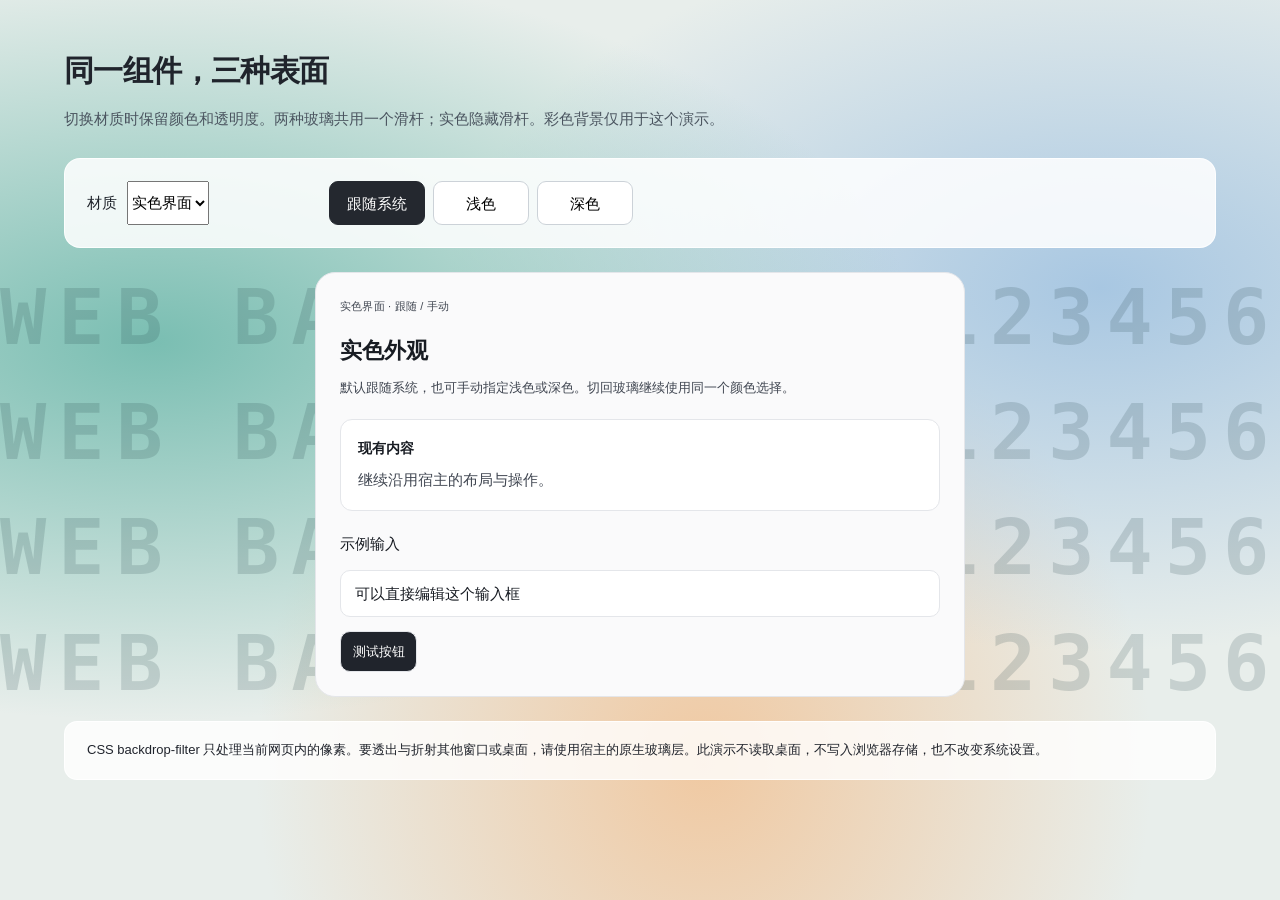
==== assets/web/demo.html @ 7cab8bdf "Add reusable glass-ui skill and integration assets Package the existing skill, references, web compo" ====
<!doctype html>
<html lang="zh-CN">
<head>
  <meta charset="utf-8"><meta name="viewport" content="width=device-width, initial-scale=1">
  <title>Glass UI · 材质与统一外观</title>
  <link rel="stylesheet" href="./glass.css">
  <style>
    *{box-sizing:border-box}body{margin:0;min-height:100vh;font:15px/1.7 -apple-system,BlinkMacSystemFont,"PingFang SC",sans-serif;color:#20242c;background:#e2e9e8}
    .demo-art{position:fixed;inset:0;z-index:-1;pointer-events:none;background:radial-gradient(ellipse at 12% 38%,#7abeb2 0,transparent 48%),radial-gradient(ellipse at 86% 32%,#a8c7e2 0,transparent 42%),radial-gradient(ellipse at 55% 85%,#f0c9a2 0,transparent 45%),#e8eeeb}
    .demo-art:after{content:"WEB BACKDROP · 0123456789\a WEB BACKDROP · 0123456789\a WEB BACKDROP · 0123456789\a WEB BACKDROP · 0123456789";white-space:pre;position:absolute;top:260px;left:0;right:0;text-align:center;font:700 clamp(34px,6vw,84px)/1.5 ui-monospace,monospace;letter-spacing:12px;color:rgba(25,55,65,.16)}
    .demo-wrap{max-width:1200px;margin:0 auto;padding:45px 24px 70px}header{max-width:770px;margin-bottom:26px}h1{font-size:30px;letter-spacing:-.6px;margin:0 0 10px}header p{margin:0;color:#4b5560}
    .demo-controls{display:grid;grid-template-columns:220px 304px minmax(205px,1fr);align-items:center;gap:22px;padding:18px 22px;margin-bottom:24px;background:rgba(255,255,255,.85);border:1px solid rgba(255,255,255,.8);border-radius:16px}
    .demo-controls>label{display:flex;align-items:center;gap:10px;height:44px}.demo-controls select{height:44px;font:inherit}.demo-tone{display:grid;grid-template-columns:repeat(3,minmax(0,1fr));gap:8px;width:304px;max-width:100%;height:44px}.demo-tone button{border:1px solid #ccd2d8;background:#fff;border-radius:9px;padding:9px 6px;height:44px;white-space:nowrap;font:inherit;cursor:pointer}.demo-controls :is(button,select,input){transition:none}.demo-controls :is(button,select,input):disabled{opacity:1}.demo-tone button[aria-pressed=true]{background:#24282f;color:#fff;border-color:#24282f}.demo-range[data-unavailable="true"]{visibility:hidden;pointer-events:none}.demo-range{display:flex;flex-direction:column;min-width:205px;min-height:52px;gap:5px}.demo-range label{display:flex;justify-content:space-between;font-size:13px}.demo-range input{width:100%;accent-color:#394453}.demo-card{max-width:650px;margin:0 auto}.demo-card{padding:24px;min-height:410px}.demo-card h2{margin:0 0 7px;font-size:22px}.demo-badge{font-size:11px;letter-spacing:.2px;margin-bottom:17px;display:block}.demo-card p{font-size:13px;margin:0 0 20px}.demo-card .glass-surface{padding:17px;margin:20px 0}.demo-card .glass-surface strong{display:block;font-size:14px;margin-bottom:7px}.demo-card .glass-field{display:block;width:100%;margin:14px 0}.demo-card .glass-button{font-size:13px}.demo-note{margin-top:24px;background:rgba(255,255,255,.8);border:1px solid rgba(255,255,255,.85);padding:17px 22px;border-radius:13px;font-size:13px}.demo-note p{margin:0}.demo-status{position:absolute;width:1px;height:1px;padding:0;margin:-1px;overflow:hidden;clip:rect(0,0,0,0);clip-path:inset(50%);white-space:nowrap;border:0}.demo-file-note{display:none;margin:18px 0;padding:13px;background:#fff8df;border-radius:10px;font-size:13px}code{font:12px ui-monospace,monospace}@media(max-width:880px){.demo-controls{grid-template-columns:1fr}.demo-card{min-height:0}.demo-wrap{padding-top:30px}}
  </style>
</head>
<body>
  <div class="demo-art" aria-hidden="true"></div>
  <main class="demo-wrap">
    <header><h1>同一组件，三种表面</h1><p>切换材质时保留颜色和透明度。两种玻璃共用一个滑杆；实色隐藏滑杆。彩色背景仅用于这个演示。</p></header>
    <p id="file-note" class="demo-file-note">此演示使用浏览器 ESM。请在本目录运行 <code>python3 -m http.server 8765 --bind 127.0.0.1</code>，再访问 <code>http://127.0.0.1:8765/demo.html</code>。控制器不需要安装任何依赖。</p>
    <section class="demo-controls" aria-label="演示控制">
      <label>材质 <select id="demo-material"><option value="liquid">液态玻璃</option><option value="frosted">毛玻璃</option><option value="system">实色界面</option></select></label>
      <div id="color-options" class="demo-tone" role="group" aria-label="颜色"></div>
      <div id="transparency-control" class="demo-range" data-unavailable="true" aria-hidden="true" inert><label for="transparency-range">透明度 <output id="transparency-output" for="transparency-range">85%</output></label><input id="transparency-range" type="range" min="0" max="100" step="1" value="85" disabled></div>
    </section>
    <section id="preview" class="glass-scope demo-card" data-glass-mode="system" data-glass-tone="light" data-system-theme="light" data-solid-theme="light">
      <span id="material-badge" class="demo-badge glass-muted">实色界面</span><h2 id="material-title">实色外观</h2><p id="material-detail" class="glass-muted">默认跟随系统，手动浅深色会在所有材质间保留。</p>
      <div class="glass-surface"><strong>现有内容</strong><span class="glass-muted">继续沿用宿主的布局与操作。</span></div>
      <label>示例输入<input class="glass-field" value="可以直接编辑这个输入框"></label><button id="test-button" class="glass-button" data-primary type="button">测试按钮</button><output id="demo-status" class="demo-status" role="status" aria-live="polite" aria-atomic="true"></output>
    </section>
    <aside class="demo-note"><p>CSS backdrop-filter 只处理当前网页内的像素。要透出与折射其他窗口或桌面，请使用宿主的原生玻璃层。此演示不读取桌面，不写入浏览器存储，也不改变系统设置。</p></aside>
  </main>
  <script>if(location.protocol==='file:')document.getElementById('file-note').style.display='block';</script>
  <script type="module">
    import { createGlassController } from './controller.mjs'
    const byId=id=>document.getElementById(id)
    const descriptions={
      liquid:['液态玻璃','网页渐进效果 · 高光与低模糊','背景来自当前网页；这份基础 CSS 不生成真实光学折射，也不取样桌面。'],
      frosted:['毛玻璃','网页磨砂 · 扩散与细颗粒','当前网页背景经过明显扩散，并叠加轻微细颗粒。'],
      system:['实色外观','实色界面 · 跟随 / 手动','默认跟随系统，也可手动指定浅色或深色。切回玻璃继续使用同一个颜色选择。'],
    }
    function render(state){
      byId('demo-material').value=state.mode
      const choices=state.mode==='system'?['system','light','dark']:['light','dark']
      const selected=state.mode==='system'?state.theme:state.resolvedTheme
      byId('color-options').innerHTML=choices.map(value=>`<button type="button" data-color="${value}" aria-pressed="${value===selected}">${value==='system'?'跟随系统':value==='light'?'浅色':'深色'}</button>`).join('')
      const isSolid=state.mode==='system'
      const range=byId('transparency-range'),area=byId('transparency-control')
      if(isSolid&&document.activeElement===range)byId('demo-material').focus()
      area.setAttribute('data-unavailable',String(isSolid));area.setAttribute('aria-hidden',String(isSolid));area.inert=isSolid
      range.disabled=isSolid
      byId('transparency-range').value=state.transparency
      byId('transparency-output').textContent=state.transparency+'%'
      const [title,badge,detail]=descriptions[state.mode]
      byId('material-title').textContent=title;byId('material-badge').textContent=badge;byId('material-detail').textContent=detail
      byId('demo-status').textContent=title+'，'+(state.theme==='system'?'跟随系统，':'手动选择，')+(state.resolvedTheme==='dark'?'深色':'浅色')+(isSolid?'':'，透明度 '+state.transparency+'%')
    }
    const showError=error=>{byId('demo-status').textContent=error.message}
    const glass=await createGlassController({element:byId('preview'),onChange:render,onError:showError})
    byId('demo-material').onchange=event=>glass.setMode(event.target.value).catch(showError)
    byId('color-options').onclick=event=>{
      const button=event.target.closest('[data-color]')
      if(button)return glass.setTheme(button.dataset.color).catch(showError)
    }
    byId('transparency-range').oninput=event=>glass.setTransparency(Number(event.target.value)).catch(showError)
    byId('test-button').onclick=()=>{byId('demo-status').textContent='点击有效 · 这是组件演示'}
    window.addEventListener('pagehide',()=>{void glass.destroy()},{once:true})
  </script>
</body>
</html>
---- assets/web/glass.css ----
/* Scoped web materials. Backdrop filters sample this web page, not the desktop. */
.glass-scope {
  --_glass-rgb: var(--glass-light-rgb, 255 255 255);
  --_glass-min-fill: var(--glass-light-min-fill, .24);
  --_glass-fill: calc(var(--_glass-min-fill) + (1 - var(--_glass-min-fill)) * (1 - var(--glass-transparency, .85)));
  --_glass-line: rgb(255 255 255 / .65);
  --_glass-field: rgb(255 255 255 / .16);
  --_glass-button: #20242c;
  --_glass-button-ink: #fff;
  --_glass-focus: var(--glass-focus-ring, #273447);
  color: var(--glass-light-ink, #181c23);
  position: relative;
  border: 1px solid var(--_glass-line);
  border-radius: var(--glass-radius, 20px);
  background-color: rgb(var(--_glass-rgb) / var(--_glass-fill));
  box-shadow: var(--glass-shadow, 0 8px 28px rgb(20 25 35 / .07)), inset 0 1px 0 rgb(255 255 255 / .6);
  /* Keep a component's color-scheme from introducing an opaque canvas. */
  color-scheme: normal;
}
.glass-scope:is([data-glass-mode="liquid"], [data-glass-mode="frosted"])[data-glass-tone="dark"] {
  --_glass-rgb: var(--glass-dark-rgb, 24 26 30);
  --_glass-min-fill: var(--glass-dark-min-fill, .68);
  --_glass-line: rgb(255 255 255 / .18);
  --_glass-field: rgb(255 255 255 / .07);
  --_glass-button: #f1f3f6;
  --_glass-button-ink: #24272d;
  --_glass-focus: var(--glass-focus-ring, #f3f6fc);
  color: var(--glass-dark-ink, #fafbfc);
}
.glass-scope[data-glass-mode="liquid"] {
  backdrop-filter: blur(var(--glass-liquid-blur, 4px)) saturate(var(--glass-saturation, 110%));
  -webkit-backdrop-filter: blur(var(--glass-liquid-blur, 4px)) saturate(var(--glass-saturation, 110%));
  background-image: linear-gradient(135deg, rgb(255 255 255 / .15), transparent 35%, transparent 72%, rgb(255 255 255 / .04));
  box-shadow: var(--glass-shadow, 0 8px 28px rgb(20 25 35 / .07)), inset 0 1px 0 rgb(255 255 255 / .85), inset 0 -1px 0 rgb(255 255 255 / .18);
}
.glass-scope[data-glass-mode="frosted"] {
  /* Transparency never reduces blur strength: diffusion remains distinct. */
  backdrop-filter: blur(var(--glass-frosted-blur, 28px)) saturate(var(--glass-saturation, 110%));
  -webkit-backdrop-filter: blur(var(--glass-frosted-blur, 28px)) saturate(var(--glass-saturation, 110%));
  background-image: url("./frost-noise.svg");
  background-repeat: repeat;
  box-shadow: var(--glass-shadow, 0 8px 28px rgb(20 25 35 / .07)), inset 0 1px 0 rgb(255 255 255 / .3);
}
.glass-scope[data-glass-mode="system"] {
  --_glass-rgb: var(--glass-system-light-rgb, 250 250 251);
  --_glass-fill: 1;
  --_glass-line: #e4e6ea;
  --_glass-field: #fff;
  --_glass-button: #20242c;
  --_glass-button-ink: #fff;
  --_glass-focus: var(--glass-focus-ring, #273447);
  color: var(--glass-light-ink, #181c23);
  background-image: none;
  backdrop-filter: none;
  -webkit-backdrop-filter: none;
  box-shadow: none;
  color-scheme: light;
}
.glass-scope[data-glass-mode="system"]:is([data-solid-theme="dark"], :not([data-solid-theme])[data-system-theme="dark"]) {
  --_glass-rgb: var(--glass-system-dark-rgb, 32 35 41);
  --_glass-line: #41464f;
  --_glass-field: #292d34;
  --_glass-button: #f1f3f6;
  --_glass-button-ink: #24272d;
  --_glass-focus: var(--glass-focus-ring, #f3f6fc);
  color: var(--glass-dark-ink, #fafbfc);
  color-scheme: dark;
}
.glass-scope .glass-muted { color: var(--glass-light-muted, #414752); }
.glass-scope:is([data-glass-mode="liquid"], [data-glass-mode="frosted"])[data-glass-tone="dark"] .glass-muted,
.glass-scope[data-glass-mode="system"]:is([data-solid-theme="dark"], :not([data-solid-theme])[data-system-theme="dark"]) .glass-muted { color: var(--glass-dark-muted, #dde1e8); }
.glass-scope .glass-surface {
  background: var(--_glass-field);
  border: 1px solid var(--_glass-line);
  border-radius: var(--glass-inner-radius, 12px);
  color: inherit;
}
.glass-scope :is(.glass-button, .glass-field) {
  font: inherit;
  color: inherit;
  background: var(--_glass-field);
  border: 1px solid var(--_glass-line);
  border-radius: var(--glass-control-radius, 10px);
  padding: .65em .9em;
}
.glass-scope .glass-button { cursor: pointer; }
.glass-scope .glass-button[data-primary] { background: var(--_glass-button); color: var(--_glass-button-ink); }
.glass-scope .glass-button:disabled { opacity: .5; cursor: default; }
.glass-scope :is(.glass-button, .glass-field):focus-visible { outline: 2px solid var(--_glass-focus); outline-offset: 3px; }
.glass-scope .glass-field { color-scheme: inherit; }
.glass-scope:is([data-glass-mode="liquid"], [data-glass-mode="frosted"])[data-glass-tone="light"] .glass-field { color-scheme: light; }
.glass-scope:is([data-glass-mode="liquid"], [data-glass-mode="frosted"])[data-glass-tone="dark"] .glass-field { color-scheme: dark; }
.glass-scope .glass-field::placeholder { color: inherit; opacity: .72; }
@supports not ((backdrop-filter: blur(1px)) or (-webkit-backdrop-filter: blur(1px))) {
  .glass-scope { --_glass-fill: 1; }
}
@media (prefers-reduced-transparency: reduce) {
  .glass-scope { --_glass-fill: 1; }
}
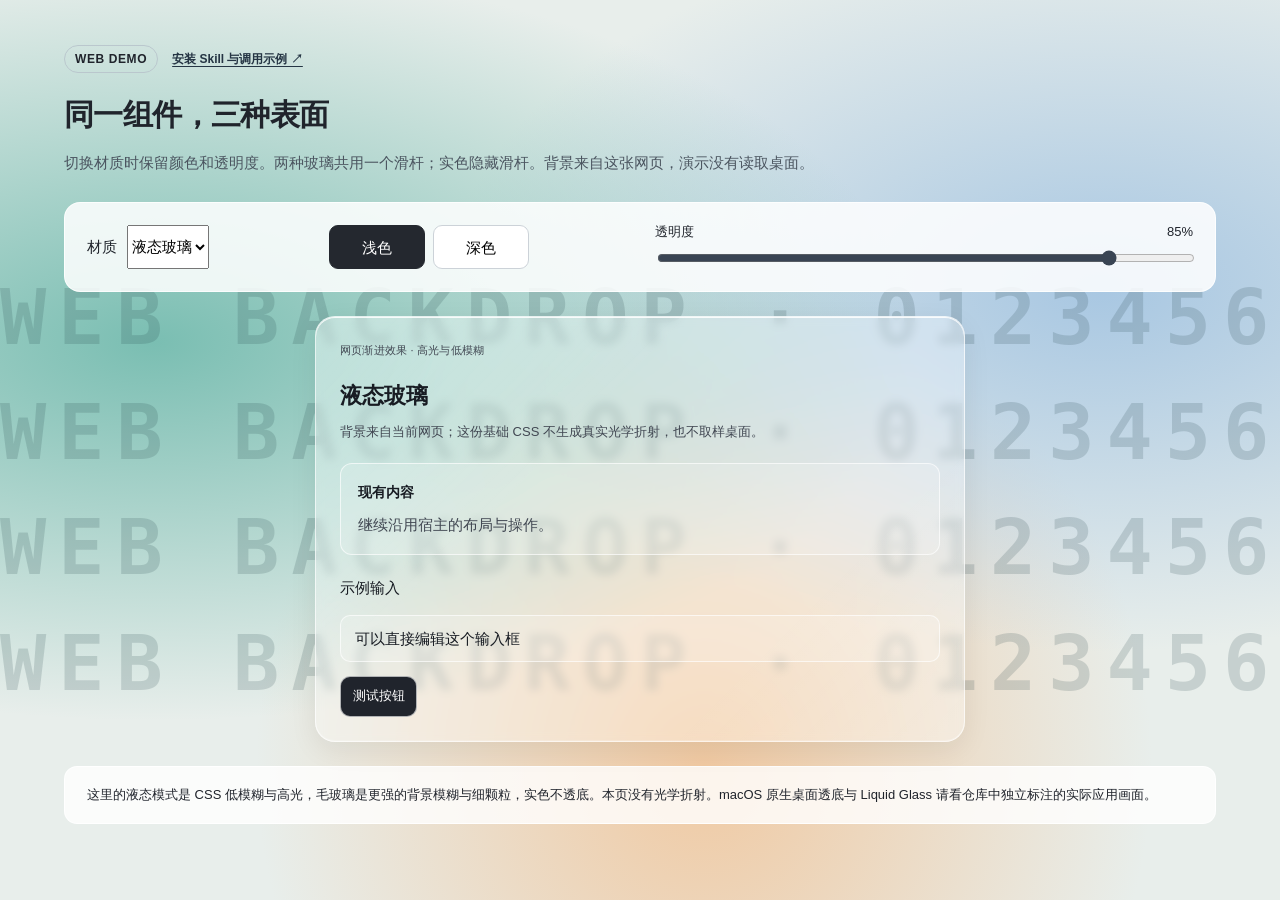
==== commit e00fefa7: "Improve glass-ui showcase, installation and real demo media" ====
--- a/assets/web/demo.html
+++ b/assets/web/demo.html
@@ -2,7 +2,7 @@
 <html lang="zh-CN">
 <head>
   <meta charset="utf-8"><meta name="viewport" content="width=device-width, initial-scale=1">
-  <title>Glass UI · 材质与统一外观</title>
+  <title>Glass UI · 网页内玻璃演示</title>
   <link rel="stylesheet" href="./glass.css">
   <style>
     *{box-sizing:border-box}body{margin:0;min-height:100vh;font:15px/1.7 -apple-system,BlinkMacSystemFont,"PingFang SC",sans-serif;color:#20242c;background:#e2e9e8}
@@ -11,12 +11,13 @@
     .demo-wrap{max-width:1200px;margin:0 auto;padding:45px 24px 70px}header{max-width:770px;margin-bottom:26px}h1{font-size:30px;letter-spacing:-.6px;margin:0 0 10px}header p{margin:0;color:#4b5560}
     .demo-controls{display:grid;grid-template-columns:220px 304px minmax(205px,1fr);align-items:center;gap:22px;padding:18px 22px;margin-bottom:24px;background:rgba(255,255,255,.85);border:1px solid rgba(255,255,255,.8);border-radius:16px}
     .demo-controls>label{display:flex;align-items:center;gap:10px;height:44px}.demo-controls select{height:44px;font:inherit}.demo-tone{display:grid;grid-template-columns:repeat(3,minmax(0,1fr));gap:8px;width:304px;max-width:100%;height:44px}.demo-tone button{border:1px solid #ccd2d8;background:#fff;border-radius:9px;padding:9px 6px;height:44px;white-space:nowrap;font:inherit;cursor:pointer}.demo-controls :is(button,select,input){transition:none}.demo-controls :is(button,select,input):disabled{opacity:1}.demo-tone button[aria-pressed=true]{background:#24282f;color:#fff;border-color:#24282f}.demo-range[data-unavailable="true"]{visibility:hidden;pointer-events:none}.demo-range{display:flex;flex-direction:column;min-width:205px;min-height:52px;gap:5px}.demo-range label{display:flex;justify-content:space-between;font-size:13px}.demo-range input{width:100%;accent-color:#394453}.demo-card{max-width:650px;margin:0 auto}.demo-card{padding:24px;min-height:410px}.demo-card h2{margin:0 0 7px;font-size:22px}.demo-badge{font-size:11px;letter-spacing:.2px;margin-bottom:17px;display:block}.demo-card p{font-size:13px;margin:0 0 20px}.demo-card .glass-surface{padding:17px;margin:20px 0}.demo-card .glass-surface strong{display:block;font-size:14px;margin-bottom:7px}.demo-card .glass-field{display:block;width:100%;margin:14px 0}.demo-card .glass-button{font-size:13px}.demo-note{margin-top:24px;background:rgba(255,255,255,.8);border:1px solid rgba(255,255,255,.85);padding:17px 22px;border-radius:13px;font-size:13px}.demo-note p{margin:0}.demo-status{position:absolute;width:1px;height:1px;padding:0;margin:-1px;overflow:hidden;clip:rect(0,0,0,0);clip-path:inset(50%);white-space:nowrap;border:0}.demo-file-note{display:none;margin:18px 0;padding:13px;background:#fff8df;border-radius:10px;font-size:13px}code{font:12px ui-monospace,monospace}@media(max-width:880px){.demo-controls{grid-template-columns:1fr}.demo-card{min-height:0}.demo-wrap{padding-top:30px}}
+    .demo-links{display:flex;gap:14px;align-items:center;margin-bottom:16px;font-size:12px;font-weight:650}.demo-links a{color:#253544;text-underline-offset:3px}.demo-links span{border:1px solid #bac7cd;border-radius:99px;padding:3px 10px;letter-spacing:.6px}
   </style>
 </head>
 <body>
   <div class="demo-art" aria-hidden="true"></div>
   <main class="demo-wrap">
-    <header><h1>同一组件，三种表面</h1><p>切换材质时保留颜色和透明度。两种玻璃共用一个滑杆；实色隐藏滑杆。彩色背景仅用于这个演示。</p></header>
+    <header><nav class="demo-links" aria-label="演示导航"><span>WEB DEMO</span><a href="https://github.com/YEMIN11238/glass-ui">安装 Skill 与调用示例 ↗</a></nav><h1>同一组件，三种表面</h1><p>切换材质时保留颜色和透明度。两种玻璃共用一个滑杆；实色隐藏滑杆。背景来自这张网页，演示没有读取桌面。</p></header>
     <p id="file-note" class="demo-file-note">此演示使用浏览器 ESM。请在本目录运行 <code>python3 -m http.server 8765 --bind 127.0.0.1</code>，再访问 <code>http://127.0.0.1:8765/demo.html</code>。控制器不需要安装任何依赖。</p>
     <section class="demo-controls" aria-label="演示控制">
       <label>材质 <select id="demo-material"><option value="liquid">液态玻璃</option><option value="frosted">毛玻璃</option><option value="system">实色界面</option></select></label>
@@ -28,7 +29,7 @@
       <div class="glass-surface"><strong>现有内容</strong><span class="glass-muted">继续沿用宿主的布局与操作。</span></div>
       <label>示例输入<input class="glass-field" value="可以直接编辑这个输入框"></label><button id="test-button" class="glass-button" data-primary type="button">测试按钮</button><output id="demo-status" class="demo-status" role="status" aria-live="polite" aria-atomic="true"></output>
     </section>
-    <aside class="demo-note"><p>CSS backdrop-filter 只处理当前网页内的像素。要透出与折射其他窗口或桌面，请使用宿主的原生玻璃层。此演示不读取桌面，不写入浏览器存储，也不改变系统设置。</p></aside>
+    <aside class="demo-note"><p>这里的液态模式是 CSS 低模糊与高光，毛玻璃是更强的背景模糊与细颗粒，实色不透底。本页没有光学折射。macOS 原生桌面透底与 Liquid Glass 请看仓库中独立标注的实际应用画面。</p></aside>
   </main>
   <script>if(location.protocol==='file:')document.getElementById('file-note').style.display='block';</script>
   <script type="module">
@@ -56,7 +57,7 @@
       byId('demo-status').textContent=title+'，'+(state.theme==='system'?'跟随系统，':'手动选择，')+(state.resolvedTheme==='dark'?'深色':'浅色')+(isSolid?'':'，透明度 '+state.transparency+'%')
     }
     const showError=error=>{byId('demo-status').textContent=error.message}
-    const glass=await createGlassController({element:byId('preview'),onChange:render,onError:showError})
+    const glass=await createGlassController({element:byId('preview'),initialState:{mode:'liquid',theme:'light',transparency:85},onChange:render,onError:showError})
     byId('demo-material').onchange=event=>glass.setMode(event.target.value).catch(showError)
     byId('color-options').onclick=event=>{
       const button=event.target.closest('[data-color]')
